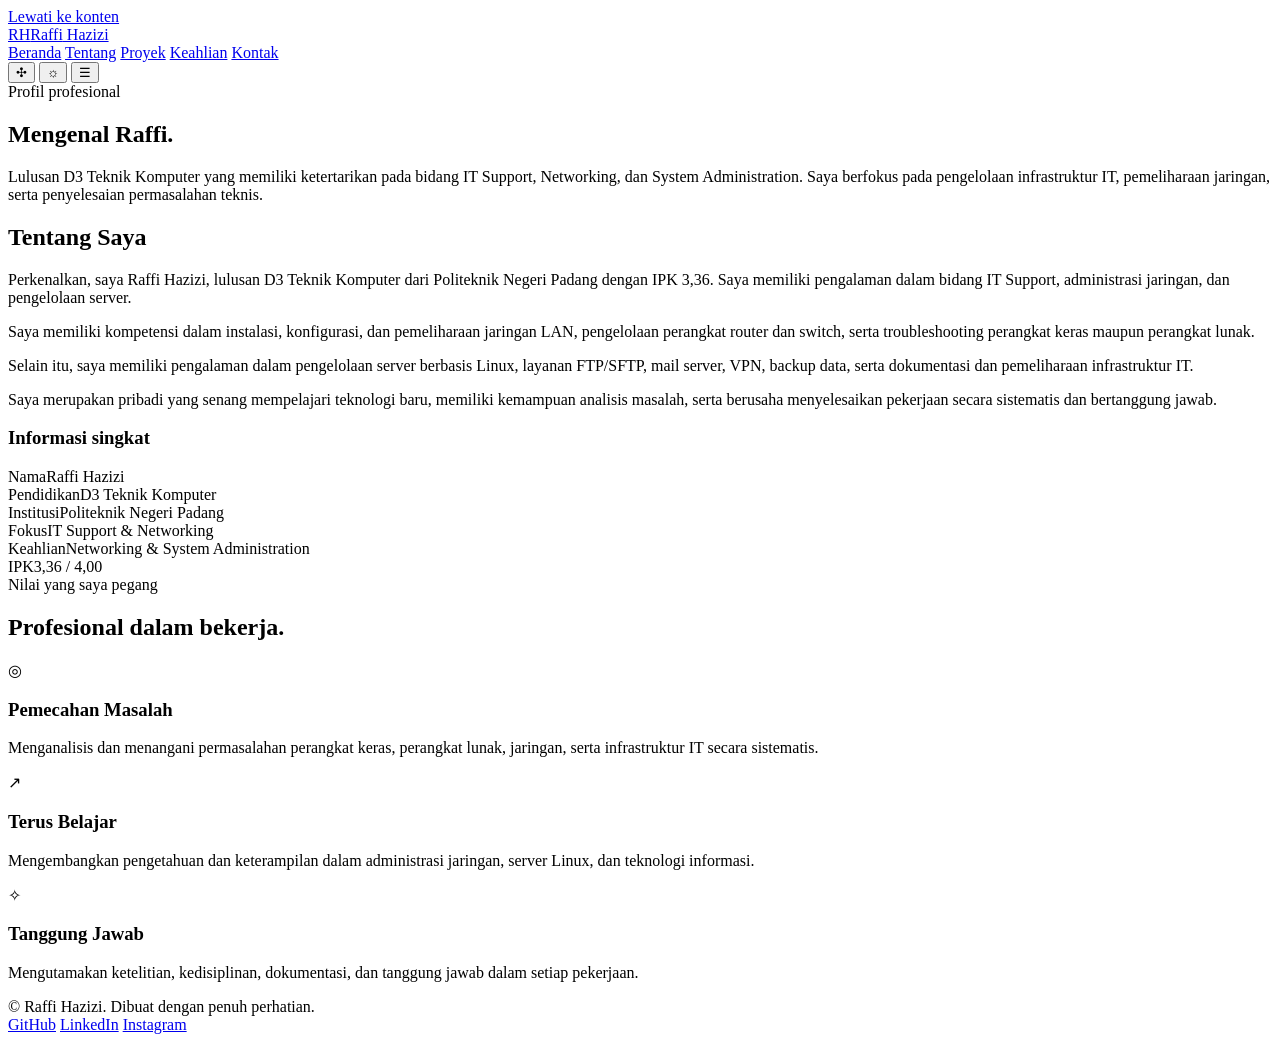
==== about.html @ 5b2bbe63 "Upload website portfolio" ====
<!doctype html>
<html lang="id" data-theme="dark">

<head>
  <meta charset="utf-8">
  <meta name="viewport" content="width=device-width, initial-scale=1">
  <meta name="description"
    content="Profil profesional Raffi Hazizi, lulusan D3 Teknik Komputer dengan fokus IT Support, Networking, dan System Administration.">
  <meta name="theme-color" content="#172b45">
  <title>Tentang Saya | Raffi Hazizi</title>
  <link rel="stylesheet" href="css/style.css">
  <script>try { const t = localStorage.getItem('rh-theme'); if (t === 'light' || t === 'dark') document.documentElement.dataset.theme = t; } catch (e) { }</script>
</head>

<body>

  <a class="skip-link" href="#main">Lewati ke konten</a>
  <header class="site-header">
    <div class="container nav-wrap">
      <a class="brand" href="index.html" aria-label="Raffi Hazizi, beranda">
        <span class="brand-mark">RH</span><span>Raffi<span> Hazizi</span></span>
      </a>
      <nav class="nav-links" data-nav aria-label="Navigasi utama">
        <a href="index.html">Beranda</a>
        <a href="about.html" aria-current="page">Tentang</a>
        <a href="projects.html">Proyek</a>
        <a href="skills.html">Keahlian</a>
        <a href="contact.html">Kontak</a>
      </nav>
      <div class="nav-actions">
        <button class="icon-button cursor-toggle" type="button" data-cursor-toggle aria-label="Aktifkan custom cursor"
          aria-pressed="false" title="Custom cursor">✣</button>
        <button class="icon-button" type="button" data-theme-toggle aria-label="Aktifkan mode terang"
          title="Ganti tema"><span data-theme-icon>☼</span></button>
        <button class="menu-toggle" type="button" data-menu-toggle aria-label="Buka navigasi"
          aria-expanded="false">☰</button>
      </div>
    </div>
  </header>


  <main id="main">
    <section class="page-hero">
      <div class="container reveal">
        <span class="eyebrow">Profil profesional</span>
        <h1>Mengenal <span class="gradient-text">Raffi.</span></h1>
        <p>Lulusan D3 Teknik Komputer yang memiliki ketertarikan pada bidang IT Support, Networking, dan System
          Administration. Saya berfokus pada pengelolaan infrastruktur IT, pemeliharaan jaringan, serta penyelesaian
          permasalahan teknis.</p>
      </div>
    </section>

    <section class="section">
      <div class="container content-grid">
        <article class="card prose reveal">
          <h2>Tentang Saya</h2>
          <p>Perkenalkan, saya Raffi Hazizi, lulusan D3 Teknik Komputer dari Politeknik Negeri Padang dengan IPK 3,36.
            Saya memiliki pengalaman dalam bidang IT Support, administrasi jaringan, dan pengelolaan server.</p>
          <p>Saya memiliki kompetensi dalam instalasi, konfigurasi, dan pemeliharaan jaringan LAN, pengelolaan perangkat
            router dan switch, serta troubleshooting perangkat keras maupun perangkat lunak.</p>
          <p>Selain itu, saya memiliki pengalaman dalam pengelolaan server berbasis Linux, layanan FTP/SFTP, mail
            server, VPN, backup data, serta dokumentasi dan pemeliharaan infrastruktur IT.</p>
          <p>Saya merupakan pribadi yang senang mempelajari teknologi baru, memiliki kemampuan analisis masalah, serta
            berusaha menyelesaikan pekerjaan secara sistematis dan bertanggung jawab.</p>
        </article>

        <aside class="card reveal">
          <h3>Informasi singkat</h3>
          <div class="info-list">
            <div class="info-item"><span>Nama</span><span>Raffi Hazizi</span></div>
            <div class="info-item"><span>Pendidikan</span><span>D3 Teknik Komputer</span></div>
            <div class="info-item"><span>Institusi</span><span>Politeknik Negeri Padang</span></div>
            <div class="info-item"><span>Fokus</span><span>IT Support & Networking</span></div>
            <div class="info-item"><span>Keahlian</span><span>Networking & System Administration</span></div>
            <div class="info-item"><span>IPK</span><span>3,36 / 4,00</span></div>
          </div>
        </aside>
      </div>
    </section>

    <section class="section section-muted">
      <div class="container">
        <div class="section-heading reveal">
          <span class="eyebrow">Nilai yang saya pegang</span>
          <h2>Profesional dalam <span class="gradient-text">bekerja.</span></h2>
        </div>

        <div class="cards-grid">
          <article class="card reveal">
            <div class="card-icon">◎</div>
            <h3>Pemecahan Masalah</h3>
            <p>Menganalisis dan menangani permasalahan perangkat keras, perangkat lunak, jaringan, serta infrastruktur
              IT secara sistematis.</p>
          </article>

          <article class="card reveal">
            <div class="card-icon">↗</div>
            <h3>Terus Belajar</h3>
            <p>Mengembangkan pengetahuan dan keterampilan dalam administrasi jaringan, server Linux, dan teknologi
              informasi.</p>
          </article>

          <article class="card reveal">
            <div class="card-icon">✧</div>
            <h3>Tanggung Jawab</h3>
            <p>Mengutamakan ketelitian, kedisiplinan, dokumentasi, dan tanggung jawab dalam setiap pekerjaan.</p>
          </article>
        </div>
      </div>
    </section>
  </main>

  <footer class="site-footer">
    <div class="container footer-wrap">
      <span>© <span data-year></span> Raffi Hazizi. Dibuat dengan penuh perhatian.</span>
      <div class="footer-social">
        <a href="#" data-placeholder-link aria-label="GitHub">GitHub</a>
        <a href="#" data-placeholder-link aria-label="LinkedIn">LinkedIn</a>
        <a href="#" data-placeholder-link aria-label="Instagram">Instagram</a>
      </div>
    </div>
  </footer>
  <div class="toast" data-toast role="status" aria-live="polite"></div>
  <div class="custom-cursor" aria-hidden="true"></div>
  <div class="custom-cursor-dot" aria-hidden="true"></div>
  <script src="js/main.js"></script>
</body>

</html>
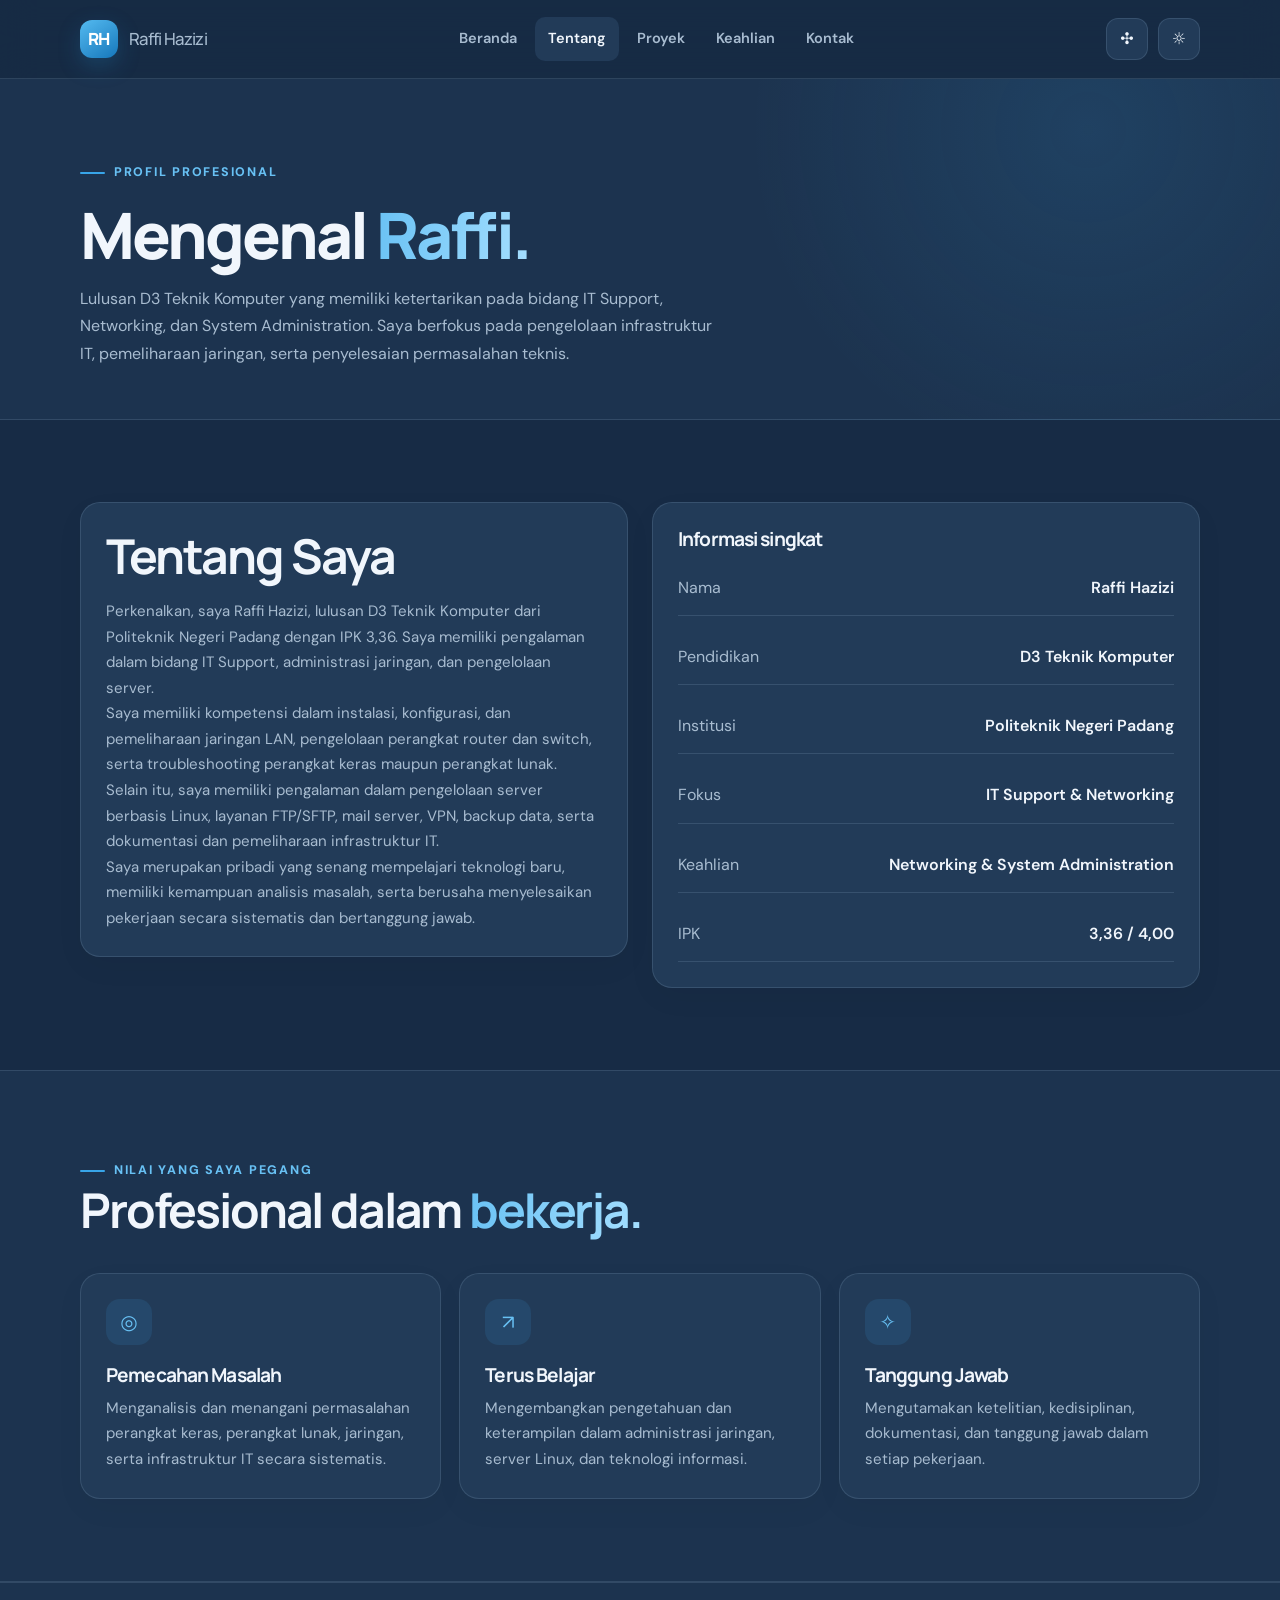
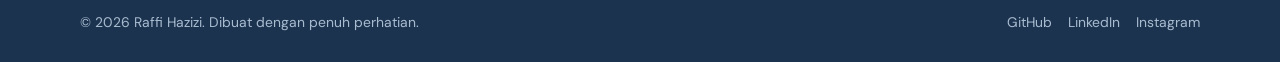
==== commit d52d0d73: "Update about.html" ====
--- a/about.html
+++ b/about.html
@@ -114,9 +114,9 @@
     <div class="container footer-wrap">
       <span>© <span data-year></span> Raffi Hazizi. Dibuat dengan penuh perhatian.</span>
       <div class="footer-social">
-        <a href="#" data-placeholder-link aria-label="GitHub">GitHub</a>
-        <a href="#" data-placeholder-link aria-label="LinkedIn">LinkedIn</a>
-        <a href="#" data-placeholder-link aria-label="Instagram">Instagram</a>
+       <a href="https://github.com/Raffihazizi" data-placeholder-link aria-label="GitHub">GitHub</a>
+      <a href="https://www.linkedin.com/in/raffi-hazizi/" data-placeholder-link aria-label="LinkedIn">LinkedIn</a>
+      <a href="https://www.instagram.com/raffihzi/" data-placeholder-link aria-label="Instagram">Instagram</a>
       </div>
     </div>
   </footer>
@@ -126,4 +126,4 @@
   <script src="js/main.js"></script>
 </body>
 
-</html>+</html>
--- a/css/style.css
+++ b/css/style.css
@@ -0,0 +1,368 @@
+@import url('https://fonts.googleapis.com/css2?family=DM+Sans:wght@400;500;600;700&family=Manrope:wght@400;500;600;700;800&display=swap');
+
+:root {
+  color-scheme: dark;
+  --bg: #172b45;
+  --bg-elevated: #1c334f;
+  --surface: #223b58;
+  --surface-2: #294663;
+  --text: #f1f6fc;
+  --muted: #a8bcd0;
+  --muted-2: #829bb4;
+  --accent: #38a5e8;
+  --accent-strong: #68c1f4;
+  --border: rgba(174, 205, 232, .15);
+  --shadow: 0 22px 60px rgba(4, 15, 29, .22);
+  --nav-bg: rgba(23, 43, 69, .84);
+  --radius: 20px;
+  --font-body: "DM Sans", system-ui, sans-serif;
+  --font-heading: "Manrope", "DM Sans", sans-serif;
+}
+:root[data-theme="light"] {
+  color-scheme: light;
+  --bg: #edf4fa;
+  --bg-elevated: #f7fbff;
+  --surface: #ffffff;
+  --surface-2: #e4eff8;
+  --text: #18324d;
+  --muted: #58718a;
+  --muted-2: #7189a0;
+  --accent: #087fc4;
+  --accent-strong: #056ca9;
+  --border: rgba(34, 74, 110, .14);
+  --shadow: 0 22px 60px rgba(29, 67, 100, .10);
+  --nav-bg: rgba(237, 244, 250, .86);
+}
+* { box-sizing: border-box; }
+html { scroll-behavior: smooth; scroll-padding-top: 100px; }
+body {
+  margin: 0; min-width: 320px; background: var(--bg); color: var(--text);
+  font-family: var(--font-body); line-height: 1.7; transition: background .25s, color .25s;
+}
+body, button, a { cursor: auto; }
+a { color: inherit; text-decoration: none; }
+button { font: inherit; }
+img { display: block; max-width: 100%; }
+::selection { background: rgba(56,165,232,.3); }
+.container { width: min(1120px, calc(100% - 48px)); margin-inline: auto; }
+.skip-link { position: absolute; left: 16px; top: -60px; z-index: 1000; background: var(--accent); color: white; padding: 10px 14px; border-radius: 8px; }
+.skip-link:focus { top: 12px; }
+.site-header {
+  position: sticky; top: 0; z-index: 100; background: var(--nav-bg);
+  border-bottom: 1px solid var(--border); backdrop-filter: blur(18px);
+}
+.nav-wrap { min-height: 78px; display: flex; align-items: center; justify-content: space-between; gap: 24px; }
+.brand { display: inline-flex; align-items: center; gap: 11px; font-family: var(--font-heading); font-weight: 800; letter-spacing: -.04em; font-size: 1.05rem; }
+.brand-mark { width: 38px; height: 38px; display: grid; place-items: center; border-radius: 12px; color: white; background: linear-gradient(145deg, #54baf0, #1677bb); box-shadow: 0 8px 22px rgba(31,137,200,.25); }
+.brand span:last-child { color: var(--muted); font-weight: 500; }
+.nav-links { display: flex; align-items: center; gap: 5px; }
+.nav-links a { color: var(--muted); font-size: .91rem; font-weight: 600; padding: 10px 13px; border-radius: 10px; transition: color .2s, background .2s; }
+.nav-links a:hover, .nav-links a[aria-current="page"] { color: var(--text); background: var(--surface); }
+.nav-actions { display: flex; align-items: center; gap: 10px; }
+.icon-button, .menu-toggle {
+  width: 42px; height: 42px; display: inline-grid; place-items: center; border: 1px solid var(--border);
+  border-radius: 12px; background: var(--surface); color: var(--text); transition: transform .2s, border-color .2s;
+}
+.icon-button:hover, .menu-toggle:hover { transform: translateY(-2px); border-color: var(--accent); }
+.menu-toggle { display: none; }
+.btn { display: inline-flex; align-items: center; justify-content: center; gap: 9px; min-height: 48px; padding: 0 19px; border-radius: 12px; font-weight: 700; border: 1px solid transparent; transition: transform .2s, background .2s, border-color .2s, box-shadow .2s; }
+.btn:hover { transform: translateY(-2px); }
+.btn-primary { background: var(--accent); color: #fff; box-shadow: 0 10px 24px rgba(56,165,232,.18); }
+.btn-primary:hover { background: var(--accent-strong); box-shadow: 0 14px 28px rgba(56,165,232,.24); }
+.btn-secondary { color: var(--text); background: var(--surface); border-color: var(--border); }
+.btn-secondary:hover { border-color: var(--accent); }
+.btn-small { min-height: 40px; padding-inline: 14px; font-size: .88rem; }
+.hero { padding: 94px 0 86px; overflow: hidden; }
+.hero-grid { display: grid; grid-template-columns: 1.12fr .88fr; align-items: center; gap: 72px; }
+.eyebrow { display: inline-flex; align-items: center; gap: 9px; color: var(--accent-strong); font-size: .78rem; font-weight: 800; letter-spacing: .14em; text-transform: uppercase; }
+.eyebrow::before { content: ""; width: 25px; height: 2px; border-radius: 5px; background: var(--accent); }
+h1, h2, h3, p { margin-top: 0; }
+h1, h2, h3 { font-family: var(--font-heading); line-height: 1.15; letter-spacing: -.045em; }
+h1 { margin: 18px 0; font-size: clamp(2.8rem, 6vw, 5.15rem); font-weight: 800; }
+h2 { font-size: clamp(2rem, 4vw, 3rem); margin-bottom: 16px; }
+h3 { font-size: 1.2rem; margin-bottom: 10px; }
+.gradient-text { background: linear-gradient(100deg, var(--accent-strong), #a5dfff); -webkit-background-clip: text; background-clip: text; color: transparent; }
+.lead { color: var(--muted); font-size: clamp(1.02rem, 1.6vw, 1.16rem); max-width: 620px; }
+.hero-actions { display: flex; flex-wrap: wrap; gap: 12px; margin-top: 30px; }
+.hero-meta { display: flex; flex-wrap: wrap; gap: 22px; margin-top: 34px; color: var(--muted); font-size: .9rem; }
+.hero-meta span { display: inline-flex; align-items: center; gap: 8px; }
+.hero-meta i, .inline-icon { color: var(--accent-strong); font-style: normal; }
+.profile-stage {
+  position: relative;
+  display: grid;
+  place-items: center;
+  min-height: 500px;
+}
+
+/* Efek cahaya di belakang foto */
+.profile-glow {
+  position: absolute;
+  width: 350px;
+  height: 350px;
+  border-radius: 50%;
+  background: rgba(56, 165, 232, .16);
+  filter: blur(50px);
+}
+
+/* Bingkai foto */
+.profile-frame {
+  position: relative;
+  width: min(340px, 80vw);
+  aspect-ratio: 3 / 4;
+  padding: 8px;
+  border: 1px solid rgba(117, 194, 239, .34);
+  border-radius: 35px 55px 35px 55px;
+
+  background: linear-gradient(145deg,
+      rgba(69, 163, 218, .24),
+      rgba(41, 67, 95, .52));
+
+  box-shadow: var(--shadow);
+  transform: rotate(1deg);
+}
+
+/* Foto asli */
+.profile-photo {
+  width: 100%;
+  height: 100%;
+  display: block;
+
+  object-fit: contain;
+  object-position: center;
+
+  border-radius: 27px 45px 27px 45px;
+}
+
+/* Placeholder jika tidak ada foto */
+.profile-placeholder {
+  height: 100%;
+  width: 100%;
+  display: grid;
+  place-items: center;
+  overflow: hidden;
+  border-radius: 25px;
+  background: linear-gradient(155deg, #365a79, #203750 65%, #172b45);
+  color: #eaf6ff;
+}
+
+.profile-placeholder .initials {
+  font-family: var(--font-heading);
+  font-size: 5rem;
+  font-weight: 800;
+  letter-spacing: -.08em;
+}
+
+.profile-placeholder small {
+  display: block;
+  margin-top: -70px;
+  color: #c2dced;
+  font-size: .76rem;
+  letter-spacing: .12em;
+  text-transform: uppercase;
+}
+
+/* Tulisan melayang */
+.floating-note {
+  position: absolute;
+  right: -12px;
+  bottom: 48px;
+  padding: 13px 17px;
+  border: 1px solid var(--border);
+  border-radius: 14px;
+  background: var(--surface);
+  box-shadow: var(--shadow);
+  color: var(--text);
+  font-size: .84rem;
+  font-weight: 700;
+}
+
+/* Tampilan mobile */
+@media (max-width: 768px) {
+  .profile-stage {
+    min-height: 420px;
+  }
+
+  .profile-frame {
+    width: min(290px, 80vw);
+  }
+
+  .floating-note {
+    right: 0;
+    bottom: 25px;
+  }
+}
+.floating-note { position: absolute; right: -12px; bottom: 48px; padding: 13px 17px; border: 1px solid var(--border); border-radius: 14px; background: var(--surface); box-shadow: var(--shadow); color: var(--text); font-size: .84rem; font-weight: 700; }
+.floating-note span { color: var(--accent-strong); }
+.section { padding: 82px 0; }
+.section-muted { background: var(--bg-elevated); border-block: 1px solid var(--border); }
+.section-heading { max-width: 650px; margin-bottom: 36px; }
+.section-heading p { color: var(--muted); margin-bottom: 0; }
+.cards-grid { display: grid; grid-template-columns: repeat(3, 1fr); gap: 18px; }
+.card { padding: 25px; background: var(--surface); border: 1px solid var(--border); border-radius: var(--radius); box-shadow: 0 10px 30px rgba(0,0,0,.04); transition: transform .25s, border-color .25s, box-shadow .25s; }
+.card:hover { transform: translateY(-5px); border-color: rgba(56,165,232,.5); box-shadow: var(--shadow); }
+.card-icon { width: 46px; height: 46px; display: grid; place-items: center; margin-bottom: 19px; border-radius: 14px; background: rgba(56,165,232,.13); color: var(--accent-strong); font-size: 1.25rem; }
+.card p { color: var(--muted); margin-bottom: 0; font-size: .94rem; }
+.text-link { display: inline-flex; align-items: center; gap: 8px; color: var(--accent-strong); font-weight: 700; margin-top: 18px; }
+.text-link:hover { gap: 12px; }
+.stats-row { display: grid; grid-template-columns: repeat(3, 1fr); gap: 15px; margin-top: 26px; }
+.stat { padding: 20px; border-radius: 16px; background: var(--surface); border: 1px solid var(--border); }
+.stat strong { display: block; font: 800 1.65rem var(--font-heading); color: var(--accent-strong); }
+.stat span { color: var(--muted); font-size: .84rem; }
+.page-hero { padding: 76px 0 52px; background: radial-gradient(circle at 85% 15%, rgba(56,165,232,.12), transparent 30%), var(--bg-elevated); border-bottom: 1px solid var(--border); }
+.page-hero h1 { font-size: clamp(2.5rem, 5vw, 4rem); margin: 14px 0; }
+.page-hero p { color: var(--muted); max-width: 650px; margin-bottom: 0; }
+.content-grid { display: grid; grid-template-columns: 1fr 1fr; gap: 24px; align-items: start; }
+.prose p { color: var(--muted); }
+.prose p:last-child { margin-bottom: 0; }
+.info-list { display: grid; gap: 13px; }
+.info-item { display: flex; justify-content: space-between; gap: 16px; padding: 14px 0; border-bottom: 1px solid var(--border); }
+.info-item span:first-child { color: var(--muted); }
+.info-item span:last-child { text-align: right; font-weight: 600; }
+.project-grid { display: grid; grid-template-columns: repeat(2, 1fr); gap: 22px; }
+.project-card { overflow: hidden; padding: 0; }
+.project-visual { min-height: 205px; display: grid; place-items: center; padding: 25px; background: linear-gradient(135deg, #315b7d, #1d3957); color: #d8f0ff; }
+.project-visual span { font: 800 2.3rem var(--font-heading); letter-spacing: -.06em; opacity: .9; }
+.project-body { padding: 24px; }
+.project-body p { color: var(--muted); font-size: .94rem; }
+.tag-list { display: flex; flex-wrap: wrap; gap: 8px; margin-top: 16px; }
+.tag { display: inline-flex; padding: 5px 10px; border-radius: 999px; background: rgba(56,165,232,.12); color: var(--accent-strong); font-size: .77rem; font-weight: 700; }
+.skills-grid { display: grid; grid-template-columns: repeat(2, 1fr); gap: 18px; }
+.skill-list { display: flex; flex-wrap: wrap; gap: 9px; margin-top: 16px; }
+.skill-pill { padding: 9px 13px; border-radius: 10px; background: var(--surface-2); color: var(--text); font-size: .9rem; border: 1px solid var(--border); }
+.contact-grid { display: grid; grid-template-columns: .9fr 1.1fr; gap: 24px; }
+.contact-link { display: flex; align-items: center; gap: 13px; padding: 15px; border: 1px solid var(--border); border-radius: 14px; background: var(--surface); margin-top: 11px; transition: border-color .2s, transform .2s; }
+.contact-link:hover { border-color: var(--accent); transform: translateX(3px); }
+.contact-link .card-icon { margin: 0; flex: 0 0 44px; }
+.contact-link small { display: block; color: var(--muted); }
+.notice { padding: 15px 17px; border: 1px solid rgba(56,165,232,.28); background: rgba(56,165,232,.08); border-radius: 13px; color: var(--muted); font-size: .9rem; }
+.site-footer { padding: 28px 0; border-top: 1px solid var(--border); background: var(--bg-elevated); }
+.footer-wrap { display: flex; justify-content: space-between; align-items: center; gap: 20px; color: var(--muted); font-size: .87rem; }
+.footer-social { display: flex; gap: 16px; }
+.footer-social a:hover { color: var(--accent-strong); }
+.reveal { opacity: 0; transform: translateY(18px); transition: opacity .65s ease, transform .65s ease; }
+.reveal.is-visible { opacity: 1; transform: translateY(0); }
+.toast { position: fixed; z-index: 300; left: 50%; bottom: 24px; transform: translate(-50%, 20px); opacity: 0; pointer-events: none; padding: 12px 17px; border: 1px solid var(--border); border-radius: 12px; background: var(--surface); color: var(--text); box-shadow: var(--shadow); transition: .25s; font-size: .9rem; }
+.toast.show { opacity: 1; transform: translate(-50%, 0); }
+.custom-cursor, .custom-cursor-dot { position: fixed; top: 0; left: 0; z-index: 9999; pointer-events: none; opacity: 0; border-radius: 50%; transform: translate(-50%, -50%); }
+.custom-cursor { width: 32px; height: 32px; border: 1px solid var(--accent-strong); transition: width .2s, height .2s, opacity .2s; }
+.custom-cursor-dot { width: 5px; height: 5px; background: var(--accent-strong); }
+body.cursor-enabled, body.cursor-enabled a, body.cursor-enabled button { cursor: none; }
+body.cursor-enabled .custom-cursor, body.cursor-enabled .custom-cursor-dot { opacity: 1; }
+body.cursor-enabled .custom-cursor.is-hover { width: 48px; height: 48px; background: rgba(56,165,232,.1); }
+@media (pointer: coarse), (max-width: 760px) { .custom-cursor, .custom-cursor-dot { display: none !important; } body.cursor-enabled, body.cursor-enabled a, body.cursor-enabled button { cursor: auto; } }
+@media (max-width: 900px) {
+  .hero-grid { gap: 35px; }
+  .cards-grid { grid-template-columns: repeat(2, 1fr); }
+  .nav-links { gap: 0; }
+  .nav-links a { padding-inline: 9px; font-size: .85rem; }
+}
+@media (max-width: 760px) {
+  .container { width: min(100% - 36px, 560px); }
+  .nav-wrap { min-height: 70px; }
+  .menu-toggle { display: inline-grid; }
+  .nav-actions .cursor-toggle { display: none; }
+  .nav-links { display: none; position: absolute; top: calc(100% + 1px); left: 0; right: 0; padding: 12px 18px 18px; background: var(--nav-bg); border-bottom: 1px solid var(--border); backdrop-filter: blur(18px); flex-direction: column; align-items: stretch; }
+  .nav-links.is-open { display: flex; }
+  .nav-links a { padding: 12px; }
+  .hero { padding: 65px 0 60px; }
+  .hero-grid, .content-grid, .contact-grid { grid-template-columns: 1fr; }
+  .hero-grid { gap: 22px; }
+  .profile-stage { min-height: 350px; }
+  .profile-frame { width: min(270px, 75vw); }
+  .floating-note { right: 0; bottom: 25px; }
+  .section { padding: 64px 0; }
+  .cards-grid { grid-template-columns: 1fr; }
+  .project-grid, .skills-grid { grid-template-columns: 1fr; }
+  .stats-row { gap: 9px; }
+  .stat { padding: 14px; }
+  .stat strong { font-size: 1.35rem; }
+  .footer-wrap { flex-direction: column; text-align: center; }
+}
+@media (prefers-reduced-motion: reduce) {
+  *, *::before, *::after { scroll-behavior: auto !important; animation-duration: .01ms !important; transition-duration: .01ms !important; }
+  .reveal { opacity: 1; transform: none; }
+}
+
+/* ========================================
+   PROJECT CARD - UKURAN LEBIH RINGKAS
+======================================== */
+
+/* Desktop: 3 kolom */
+.project-grid {
+  grid-template-columns: repeat(3, minmax(0, 1fr));
+  gap: 18px;
+  align-items: stretch;
+}
+
+/* Tampilan kartu */
+.project-card {
+  min-width: 0;
+}
+
+/* Area visual kartu */
+.project-visual {
+  min-height: 145px;
+  padding: 20px;
+}
+
+.project-visual span {
+  font-size: 1.8rem;
+}
+
+/* Isi kartu */
+.project-body {
+  padding: 20px;
+}
+
+.project-body h3 {
+  font-size: 1.05rem;
+  line-height: 1.4;
+  margin-bottom: 10px;
+}
+
+.project-body p {
+  font-size: 0.88rem;
+  line-height: 1.65;
+  margin-bottom: 12px;
+}
+
+/* Tag teknologi */
+.tag-list {
+  gap: 6px;
+  margin-top: 12px;
+}
+
+.tag {
+  padding: 4px 9px;
+  font-size: 0.73rem;
+}
+
+/* Link GitHub */
+.project-body .text-link {
+  margin-top: 14px;
+  font-size: 0.9rem;
+}
+
+/* Tablet: 2 kolom */
+@media (max-width: 900px) {
+  .project-grid {
+    grid-template-columns: repeat(2, minmax(0, 1fr));
+    gap: 18px;
+  }
+}
+
+/* Mobile: 1 kolom */
+@media (max-width: 760px) {
+  .project-grid {
+    grid-template-columns: 1fr;
+    gap: 18px;
+  }
+
+  .project-visual {
+    min-height: 130px;
+  }
+
+  .project-body {
+    padding: 20px;
+  }
+}
